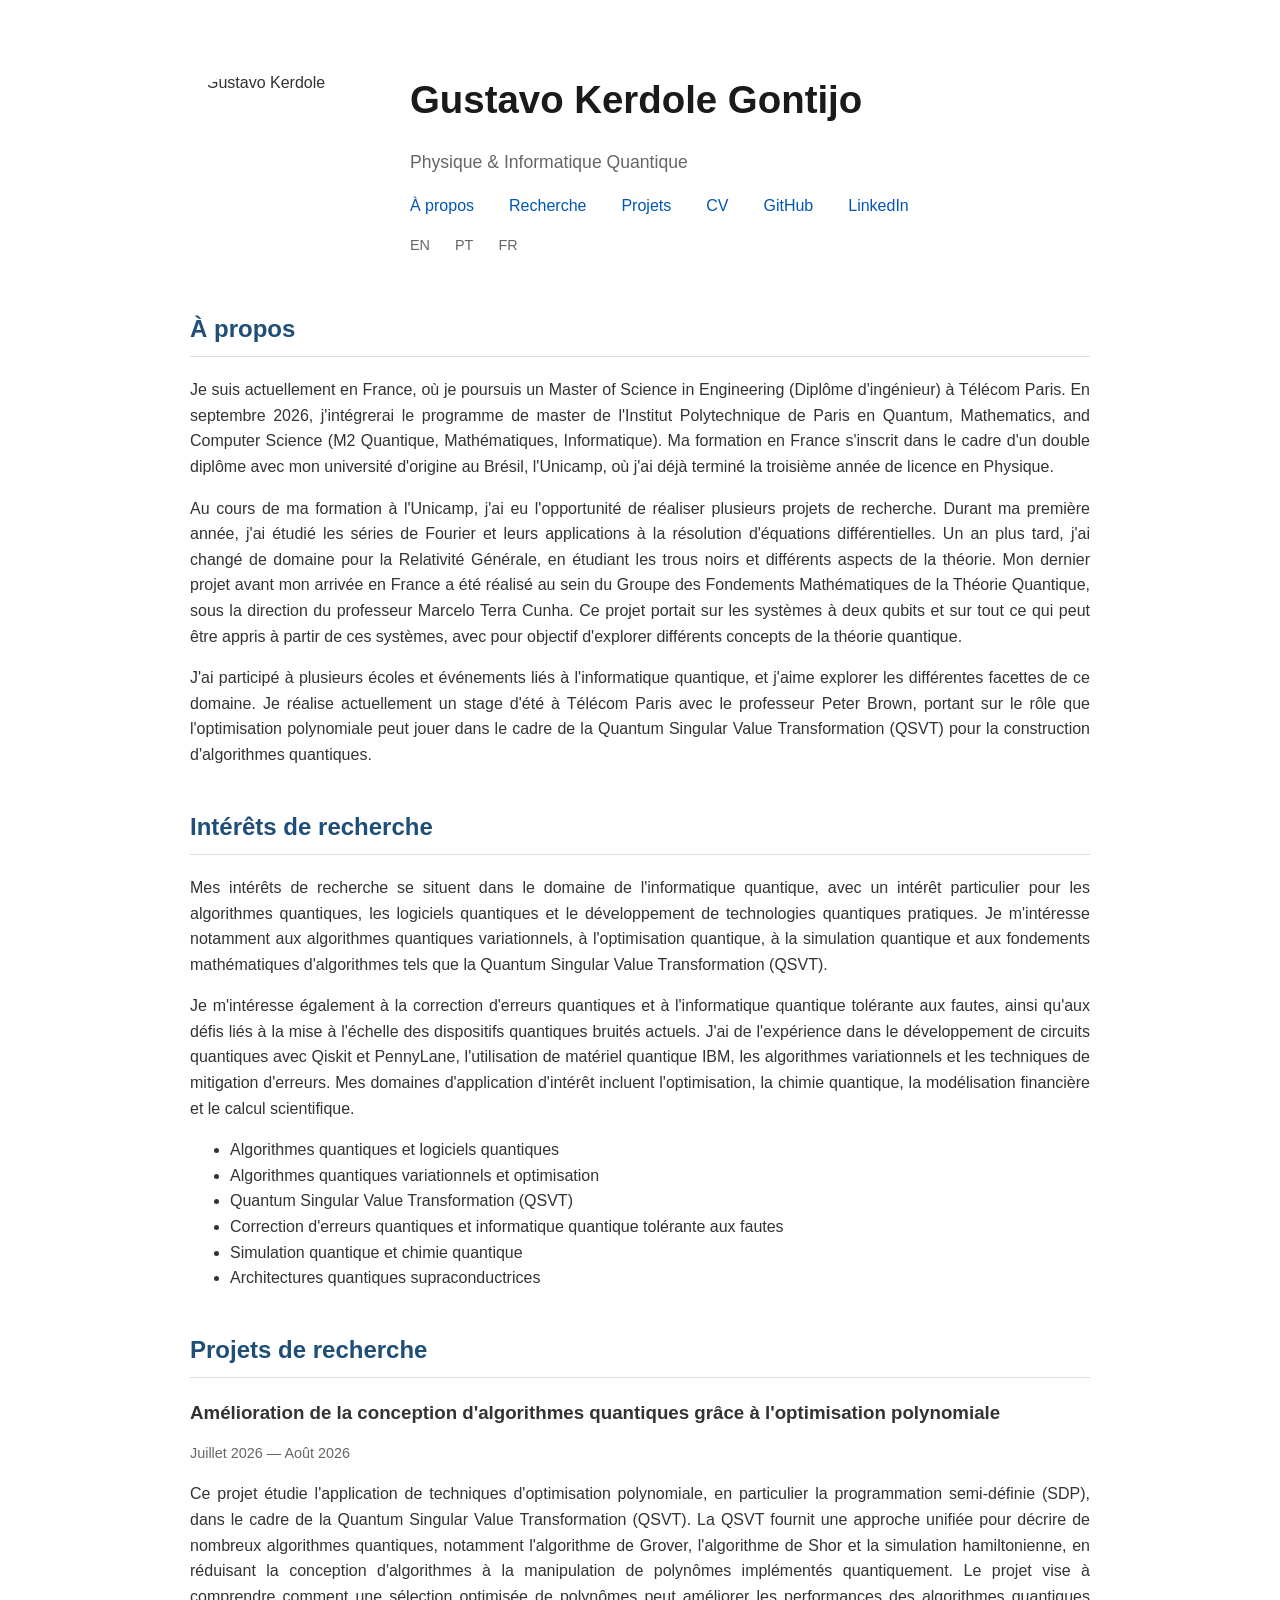
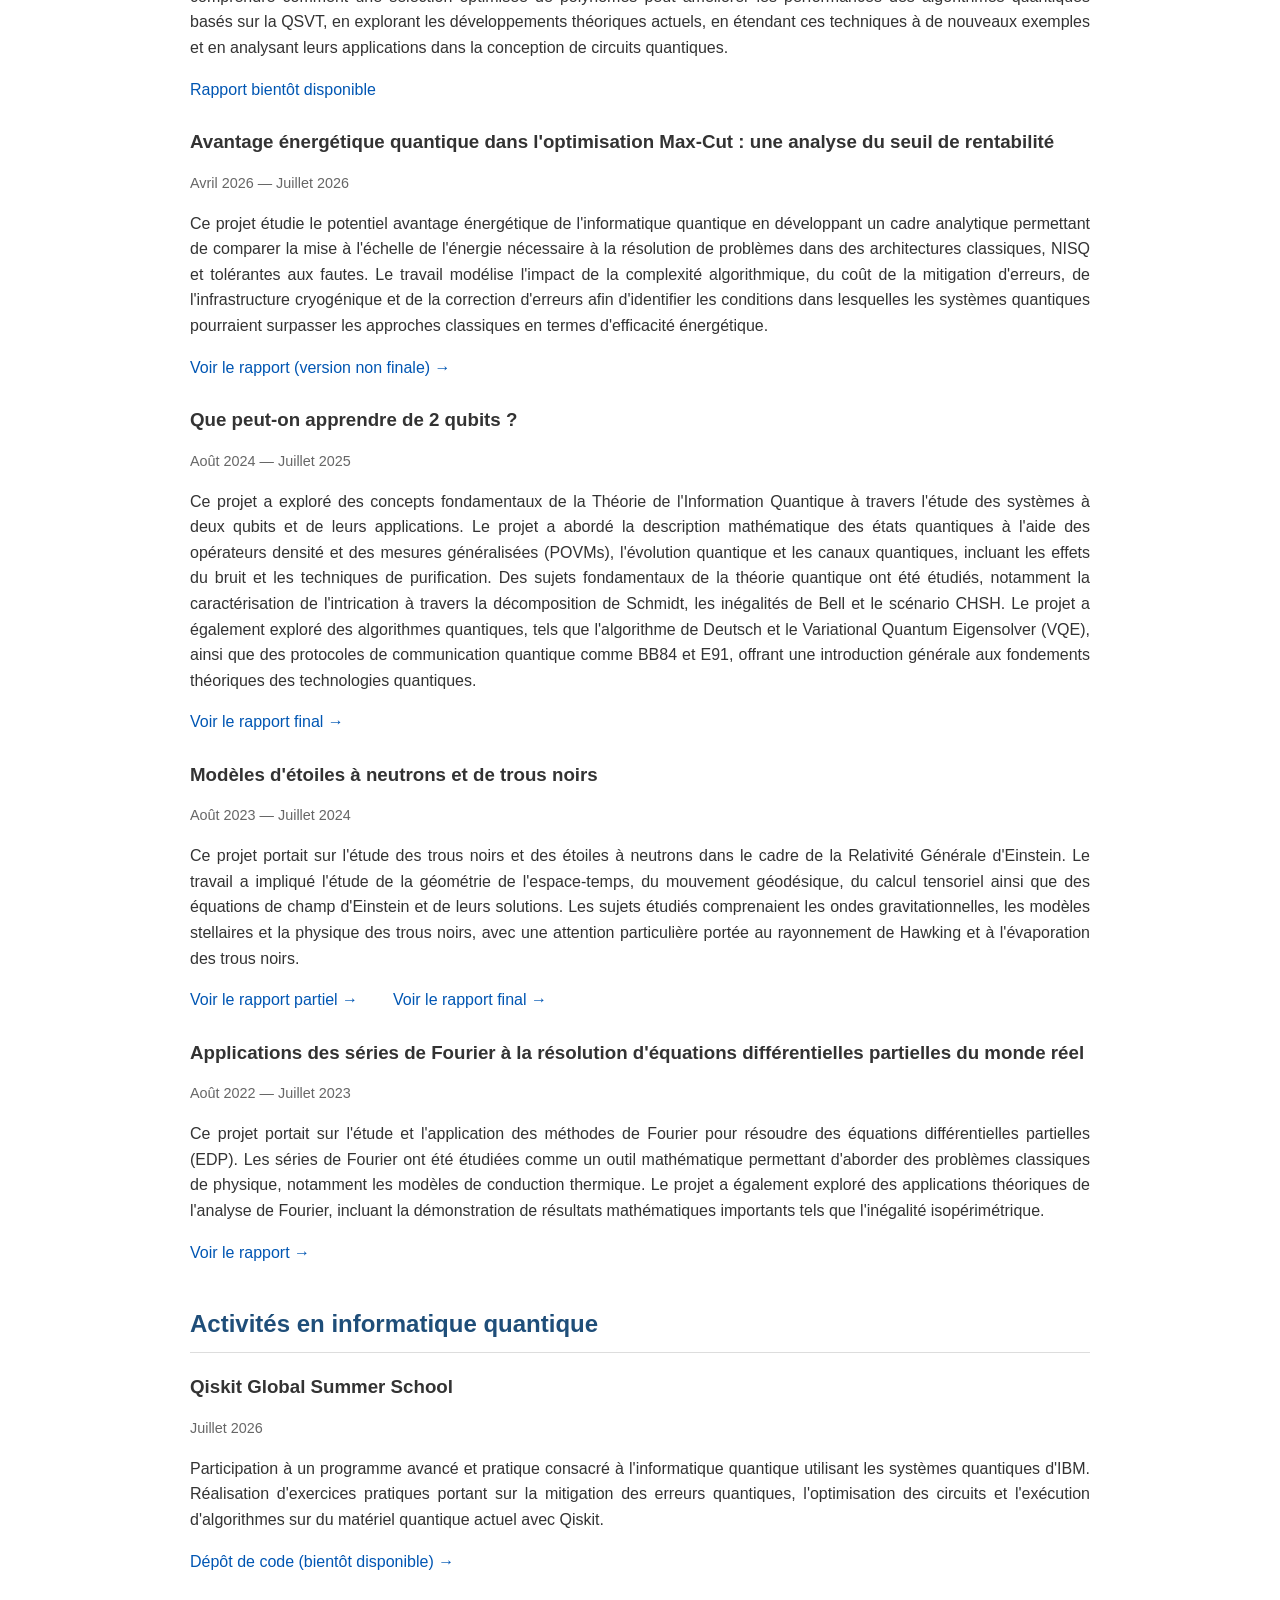
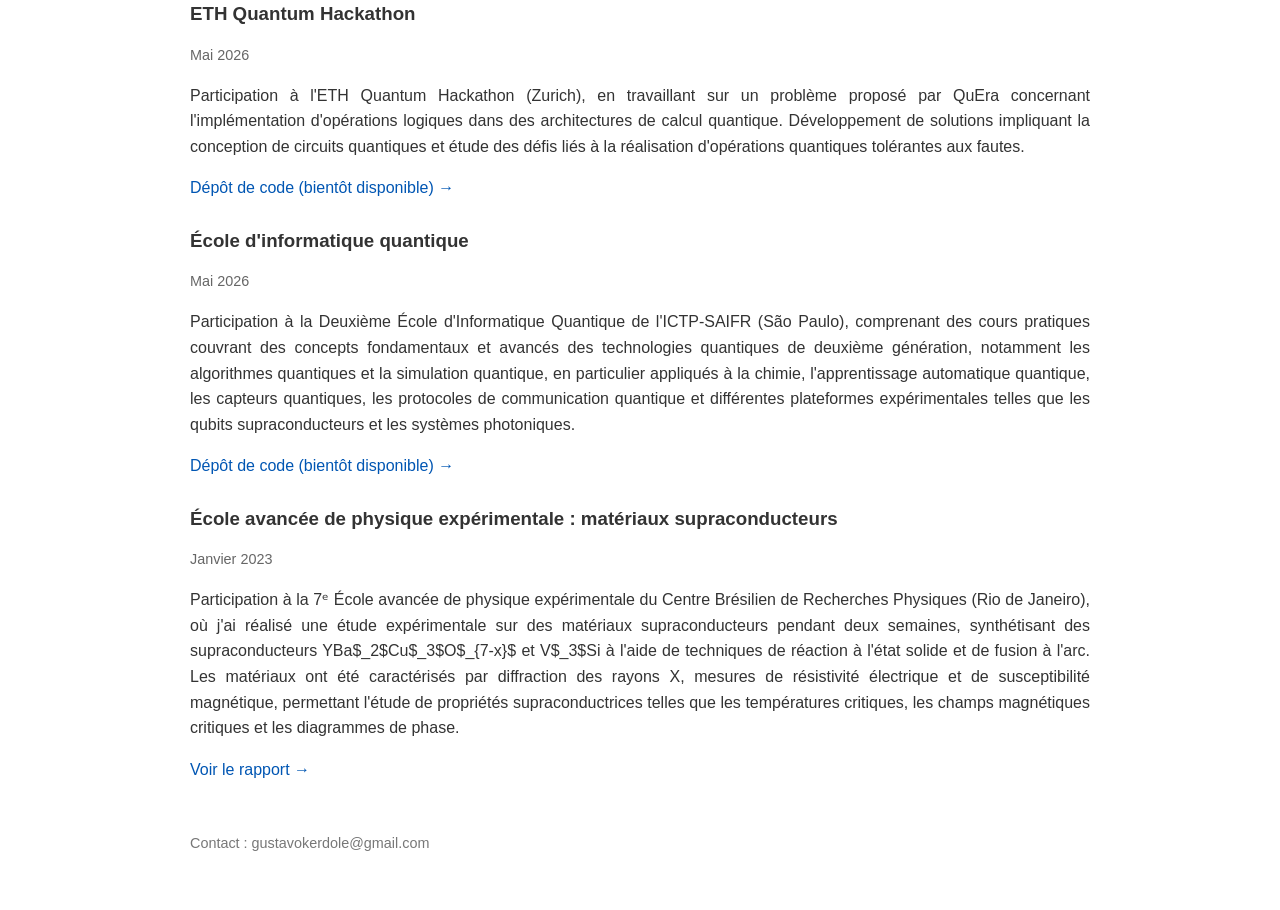
==== fr/index.html @ c2aa0022 "Mobile version" ====
<!DOCTYPE html>
<html>

<head>
    <meta charset="UTF-8">
    <meta name="viewport" content="width=device-width, initial-scale=1.0">
    <title>Gustavo Kerdole Gontijo</title>
    <link rel="stylesheet" href="../css/style.css">

    <script>
    MathJax = {
    tex: {
        inlineMath: [['$', '$'], ['\\(', '\\)']]
    }
    };
    </script>

    <script 
    src="https://cdn.jsdelivr.net/npm/mathjax@3/es5/tex-mml-chtml.js">
    </script>
</head>


<body>

<header>

<div class="profile">

    <img src="../images/profile.jpg" alt="Gustavo Kerdole">

    <div>
        <h1>Gustavo Kerdole Gontijo</h1>

        <p class="subtitle">
            Physique & Informatique Quantique
        </p>

        <nav>
            <a href="#aboutme">À propos</a>
            <a href="#research">Recherche</a>
            <a href="#projects">Projets</a>
            <a href="../cv/Gustavo_Kerdole_CV_2026.pdf">CV</a>
            <a href="https://github.com/gustavokerdole">GitHub</a>
            <a href="https://www.linkedin.com/in/gustavokerdole/">LinkedIn</a>
        </nav>

        <nav class="languages">
            <a href="/">EN</a>
            <a href="/pt/">PT</a>
            <a href="/fr/">FR</a>
        </nav>
    </div>

</div>

</header>


<section id="aboutme">

<h2>À propos</h2>

<p>
Je suis actuellement en France, où je poursuis un Master of Science in Engineering (Diplôme d'ingénieur) à Télécom Paris. En septembre 2026, j'intégrerai le programme de master de l'Institut Polytechnique de Paris en Quantum, Mathematics, and Computer Science (M2 Quantique, Mathématiques, Informatique). Ma formation en France s'inscrit dans le cadre d'un double diplôme avec mon université d'origine au Brésil, l'Unicamp, où j'ai déjà terminé la troisième année de licence en Physique.
</p>

<p>
Au cours de ma formation à l'Unicamp, j'ai eu l'opportunité de réaliser plusieurs projets de recherche. Durant ma première année, j'ai étudié les séries de Fourier et leurs applications à la résolution d'équations différentielles. Un an plus tard, j'ai changé de domaine pour la Relativité Générale, en étudiant les trous noirs et différents aspects de la théorie. Mon dernier projet avant mon arrivée en France a été réalisé au sein du Groupe des Fondements Mathématiques de la Théorie Quantique, sous la direction du professeur Marcelo Terra Cunha. Ce projet portait sur les systèmes à deux qubits et sur tout ce qui peut être appris à partir de ces systèmes, avec pour objectif d'explorer différents concepts de la théorie quantique.
</p>

<p>
J'ai participé à plusieurs écoles et événements liés à l'informatique quantique, et j'aime explorer les différentes facettes de ce domaine. Je réalise actuellement un stage d'été à Télécom Paris avec le professeur Peter Brown, portant sur le rôle que l'optimisation polynomiale peut jouer dans le cadre de la Quantum Singular Value Transformation (QSVT) pour la construction d'algorithmes quantiques.
</p>

</section>



<section id="research">

<h2>Intérêts de recherche</h2>

<p>
Mes intérêts de recherche se situent dans le domaine de l'informatique quantique, avec un intérêt particulier pour les algorithmes quantiques, les logiciels quantiques et le développement de technologies quantiques pratiques. Je m'intéresse notamment aux algorithmes quantiques variationnels, à l'optimisation quantique, à la simulation quantique et aux fondements mathématiques d'algorithmes tels que la Quantum Singular Value Transformation (QSVT).
</p>

<p>
Je m'intéresse également à la correction d'erreurs quantiques et à l'informatique quantique tolérante aux fautes, ainsi qu'aux défis liés à la mise à l'échelle des dispositifs quantiques bruités actuels. J'ai de l'expérience dans le développement de circuits quantiques avec Qiskit et PennyLane, l'utilisation de matériel quantique IBM, les algorithmes variationnels et les techniques de mitigation d'erreurs. Mes domaines d'application d'intérêt incluent l'optimisation, la chimie quantique, la modélisation financière et le calcul scientifique.
</p>

<ul>
    <li>Algorithmes quantiques et logiciels quantiques</li>
    <li>Algorithmes quantiques variationnels et optimisation</li>
    <li>Quantum Singular Value Transformation (QSVT)</li>
    <li>Correction d'erreurs quantiques et informatique quantique tolérante aux fautes</li>
    <li>Simulation quantique et chimie quantique</li>
    <li>Architectures quantiques supraconductrices</li>
</ul>

</section>



<section id="projects">

<h2>Projets de recherche</h2>


<div class="project">

<h3>
Amélioration de la conception d'algorithmes quantiques grâce à l'optimisation polynomiale
</h3>

<p class="date">Juillet 2026 — Août 2026</p>

<p>
Ce projet étudie l'application de techniques d'optimisation polynomiale, en particulier la programmation semi-définie (SDP), dans le cadre de la Quantum Singular Value Transformation (QSVT). La QSVT fournit une approche unifiée pour décrire de nombreux algorithmes quantiques, notamment l'algorithme de Grover, l'algorithme de Shor et la simulation hamiltonienne, en réduisant la conception d'algorithmes à la manipulation de polynômes implémentés quantiquement. Le projet vise à comprendre comment une sélection optimisée de polynômes peut améliorer les performances des algorithmes quantiques basés sur la QSVT, en explorant les développements théoriques actuels, en étendant ces techniques à de nouveaux exemples et en analysant leurs applications dans la conception de circuits quantiques.
</p>

<nav>
<a>
Rapport bientôt disponible
</a>
</nav>

</div>


<div class="project">

<h3>
Avantage énergétique quantique dans l'optimisation Max-Cut : une analyse du seuil de rentabilité
</h3>

<p class="date">Avril 2026 — Juillet 2026</p>

<p>
Ce projet étudie le potentiel avantage énergétique de l'informatique quantique en développant un cadre analytique permettant de comparer la mise à l'échelle de l'énergie nécessaire à la résolution de problèmes dans des architectures classiques, NISQ et tolérantes aux fautes. Le travail modélise l'impact de la complexité algorithmique, du coût de la mitigation d'erreurs, de l'infrastructure cryogénique et de la correction d'erreurs afin d'identifier les conditions dans lesquelles les systèmes quantiques pourraient surpasser les approches classiques en termes d'efficacité énergétique.
</p>

<nav>
<a href="../reports/quant_energy_adv_report_2026.pdf">
Voir le rapport (version non finale) →
</a>
</nav>

</div>

<div class="project">

<h3>
Que peut-on apprendre de 2 qubits ?
</h3>

<p class="date">Août 2024 — Juillet 2025</p>

<p>
Ce projet a exploré des concepts fondamentaux de la Théorie de l'Information Quantique à travers l'étude des systèmes à deux qubits et de leurs applications. Le projet a abordé la description mathématique des états quantiques à l'aide des opérateurs densité et des mesures généralisées (POVMs), l'évolution quantique et les canaux quantiques, incluant les effets du bruit et les techniques de purification. Des sujets fondamentaux de la théorie quantique ont été étudiés, notamment la caractérisation de l'intrication à travers la décomposition de Schmidt, les inégalités de Bell et le scénario CHSH. Le projet a également exploré des algorithmes quantiques, tels que l'algorithme de Deutsch et le Variational Quantum Eigensolver (VQE), ainsi que des protocoles de communication quantique comme BB84 et E91, offrant une introduction générale aux fondements théoriques des technologies quantiques.
</p>

<nav>
<a href="../reports/final_report_ic_2025.pdf">
Voir le rapport final →
</a>
</nav>

</div>



<div class="project">

<h3>
Modèles d'étoiles à neutrons et de trous noirs
</h3>

<p class="date">Août 2023 — Juillet 2024</p>

<p>
Ce projet portait sur l'étude des trous noirs et des étoiles à neutrons dans le cadre de la Relativité Générale d'Einstein. Le travail a impliqué l'étude de la géométrie de l'espace-temps, du mouvement géodésique, du calcul tensoriel ainsi que des équations de champ d'Einstein et de leurs solutions. Les sujets étudiés comprenaient les ondes gravitationnelles, les modèles stellaires et la physique des trous noirs, avec une attention particulière portée au rayonnement de Hawking et à l'évaporation des trous noirs.
</p>

<nav>
<a href="../reports/ic_2024/partial_report_ic_2024.pdf">
Voir le rapport partiel →
</a>

<a href="../reports/ic_2024/final_report_ic_2024.pdf">
Voir le rapport final →
</a>
</nav>

</div>



<div class="project">

<h3>
Applications des séries de Fourier à la résolution d'équations différentielles partielles du monde réel
</h3>

<p class="date">Août 2022 — Juillet 2023</p>

<p>
Ce projet portait sur l'étude et l'application des méthodes de Fourier pour résoudre des équations différentielles partielles (EDP). Les séries de Fourier ont été étudiées comme un outil mathématique permettant d'aborder des problèmes classiques de physique, notamment les modèles de conduction thermique. Le projet a également exploré des applications théoriques de l'analyse de Fourier, incluant la démonstration de résultats mathématiques importants tels que l'inégalité isopérimétrique.
</p>

<a href="../reports/ic_2023/final_report_ic_2023.pdf">
Voir le rapport →
</a>

</div>


</section>



<section id="activities">

<h2>Activités en informatique quantique</h2>


<div class="activity">

    <h3>Qiskit Global Summer School</h3>
    
    <p class="date">Juillet 2026</p>

    <p>
    Participation à un programme avancé et pratique consacré à l'informatique quantique utilisant les systèmes quantiques d'IBM. Réalisation d'exercices pratiques portant sur la mitigation des erreurs quantiques, l'optimisation des circuits et l'exécution d'algorithmes sur du matériel quantique actuel avec Qiskit.
    </p>

    <a href="link-to-code">
    Dépôt de code (bientôt disponible) →
    </a>

</div>



<div class="activity">

    <h3>ETH Quantum Hackathon</h3>
    
    <p class="date">Mai 2026</p>

    <p>
    Participation à l'ETH Quantum Hackathon (Zurich), en travaillant sur un problème proposé par QuEra concernant l'implémentation d'opérations logiques dans des architectures de calcul quantique. Développement de solutions impliquant la conception de circuits quantiques et étude des défis liés à la réalisation d'opérations quantiques tolérantes aux fautes.
    </p>

    <a href="link-to-code">
    Dépôt de code (bientôt disponible) →
    </a>

</div>



<div class="activity">

    <h3>École d'informatique quantique</h3>
    
    <p class="date">Mai 2026</p>

    <p>
    Participation à la Deuxième École d'Informatique Quantique de l'ICTP-SAIFR (São Paulo), comprenant des cours pratiques couvrant des concepts fondamentaux et avancés des technologies quantiques de deuxième génération, notamment les algorithmes quantiques et la simulation quantique, en particulier appliqués à la chimie, l'apprentissage automatique quantique, les capteurs quantiques, les protocoles de communication quantique et différentes plateformes expérimentales telles que les qubits supraconducteurs et les systèmes photoniques.
    </p>

    <a href="link-to-code">
    Dépôt de code (bientôt disponible) →
    </a>

</div>



<div class="activity">

<h3>École avancée de physique expérimentale : matériaux supraconducteurs</h3>

<p class="date">Janvier 2023</p>

<p>
Participation à la 7ᵉ École avancée de physique expérimentale du Centre Brésilien de Recherches Physiques (Rio de Janeiro), où j'ai réalisé une étude expérimentale sur des matériaux supraconducteurs pendant deux semaines, synthétisant des supraconducteurs YBa$_2$Cu$_3$O$_{7-x}$ et V$_3$Si à l'aide de techniques de réaction à l'état solide et de fusion à l'arc. Les matériaux ont été caractérisés par diffraction des rayons X, mesures de résistivité électrique et de susceptibilité magnétique, permettant l'étude de propriétés supraconductrices telles que les températures critiques, les champs magnétiques critiques et les diagrammes de phase.
</p>

<a href="../reports/superconductors.pdf">
Voir le rapport →
</a>

</div>

</section>



<footer>

<p>
Contact : gustavokerdole@gmail.com
</p>

</footer>


</body>

</html>
---- css/style.css ----
/* General layout */

body {
    font-family: "Helvetica Neue", Arial, sans-serif;
    max-width: 900px;
    margin: auto;
    padding: 40px;
    line-height: 1.6;
    color: #333;
    background-color: #ffffff;
}

section p {
    text-align: justify;
    hyphens: auto;
}

/* Header */

header {
    margin-bottom: 50px;
}

h1 {
    font-size: 2.4em;
    margin-bottom: 5px;
    color: #1a1a1a;
}

.subtitle {
    color: #666;
    font-size: 1.1em;
}

/* Profile Picture */

.profile {
    display: flex;
    align-items: center;
    gap: 30px;
}

.profile img {
    width: 190px;
    height: 190px;
    object-fit: cover;
    border-radius: 30%;
    margin-top: 30px;
}

/* Languages */

.languages {
    margin-top: 15px;
}

.languages a {
    margin-right: 10px;
    font-size: 0.9em;
    color: #666;
}

/* Navigation */

nav {
    display: flex;
    flex-wrap: wrap;
    gap: 15px;
}

nav a {
    margin-right: 20px;
    text-decoration: none;
    color: #0056b3;
}

nav a:hover {
    text-decoration: underline;
}


/* Sections */

section {
    margin-bottom: 40px;
}

h2 {
    border-bottom: 1px solid #ddd;
    padding-bottom: 8px;
    color: #1f4e79;
}


/* Project cards */

.project {
    margin-bottom: 25px;
}

.project h3 {
    margin-bottom: 5px;
}

.project a {
    color: #0056b3;
    text-decoration: none;
}

.project a:hover {
    text-decoration: underline;
}

.date {
    color: #666;
    font-size: 0.9em;
    white-space: nowrap;
}

/* Activities cards */

.activity {
    margin-bottom: 25px;
}

.activity h3 {
    margin-bottom: 5px;
}

.activity a {
    color: #0056b3;
    text-decoration: none;
}

.activity a:hover {
    text-decoration: underline;
}

.date {
    color: #666;
    font-size: 0.9em;
    white-space: nowrap;
}


/* Footer */

footer {
    margin-top: 50px;
    font-size: 0.9em;
    color: #777;
}

/* Mobile version modifications */

@media (max-width: 768px) {

    header {
        margin-bottom: 10px;
    }

    .profile {
        flex-direction: column;
        text-align: center;
    }

    .profile img {
        width: 180px;
    }

    section {
        padding: 10px;
        margin-bottom: 1px;
    }

    h1 {
        font-size: 1.7em;
    }

    h2 {
        font-size: 1.4em;
    }

    .profile nav {
        justify-content: center;
    }

}
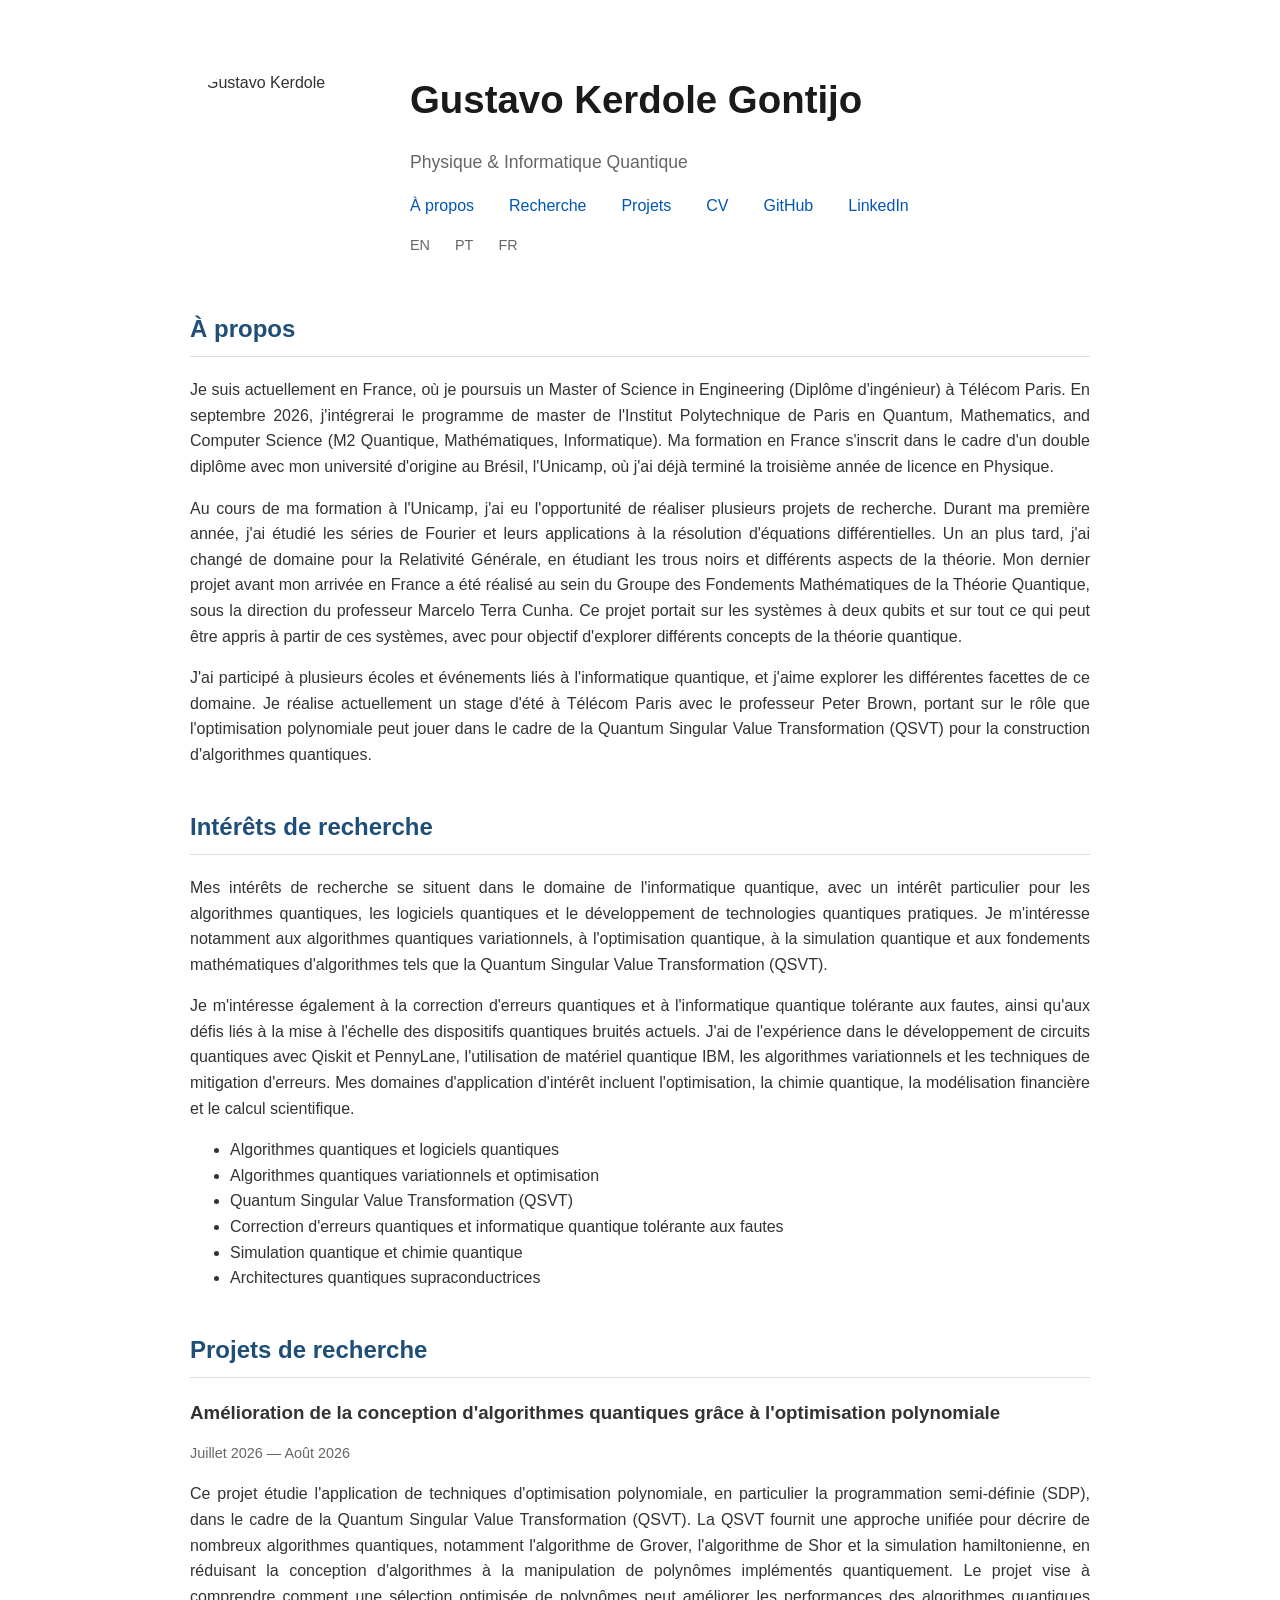
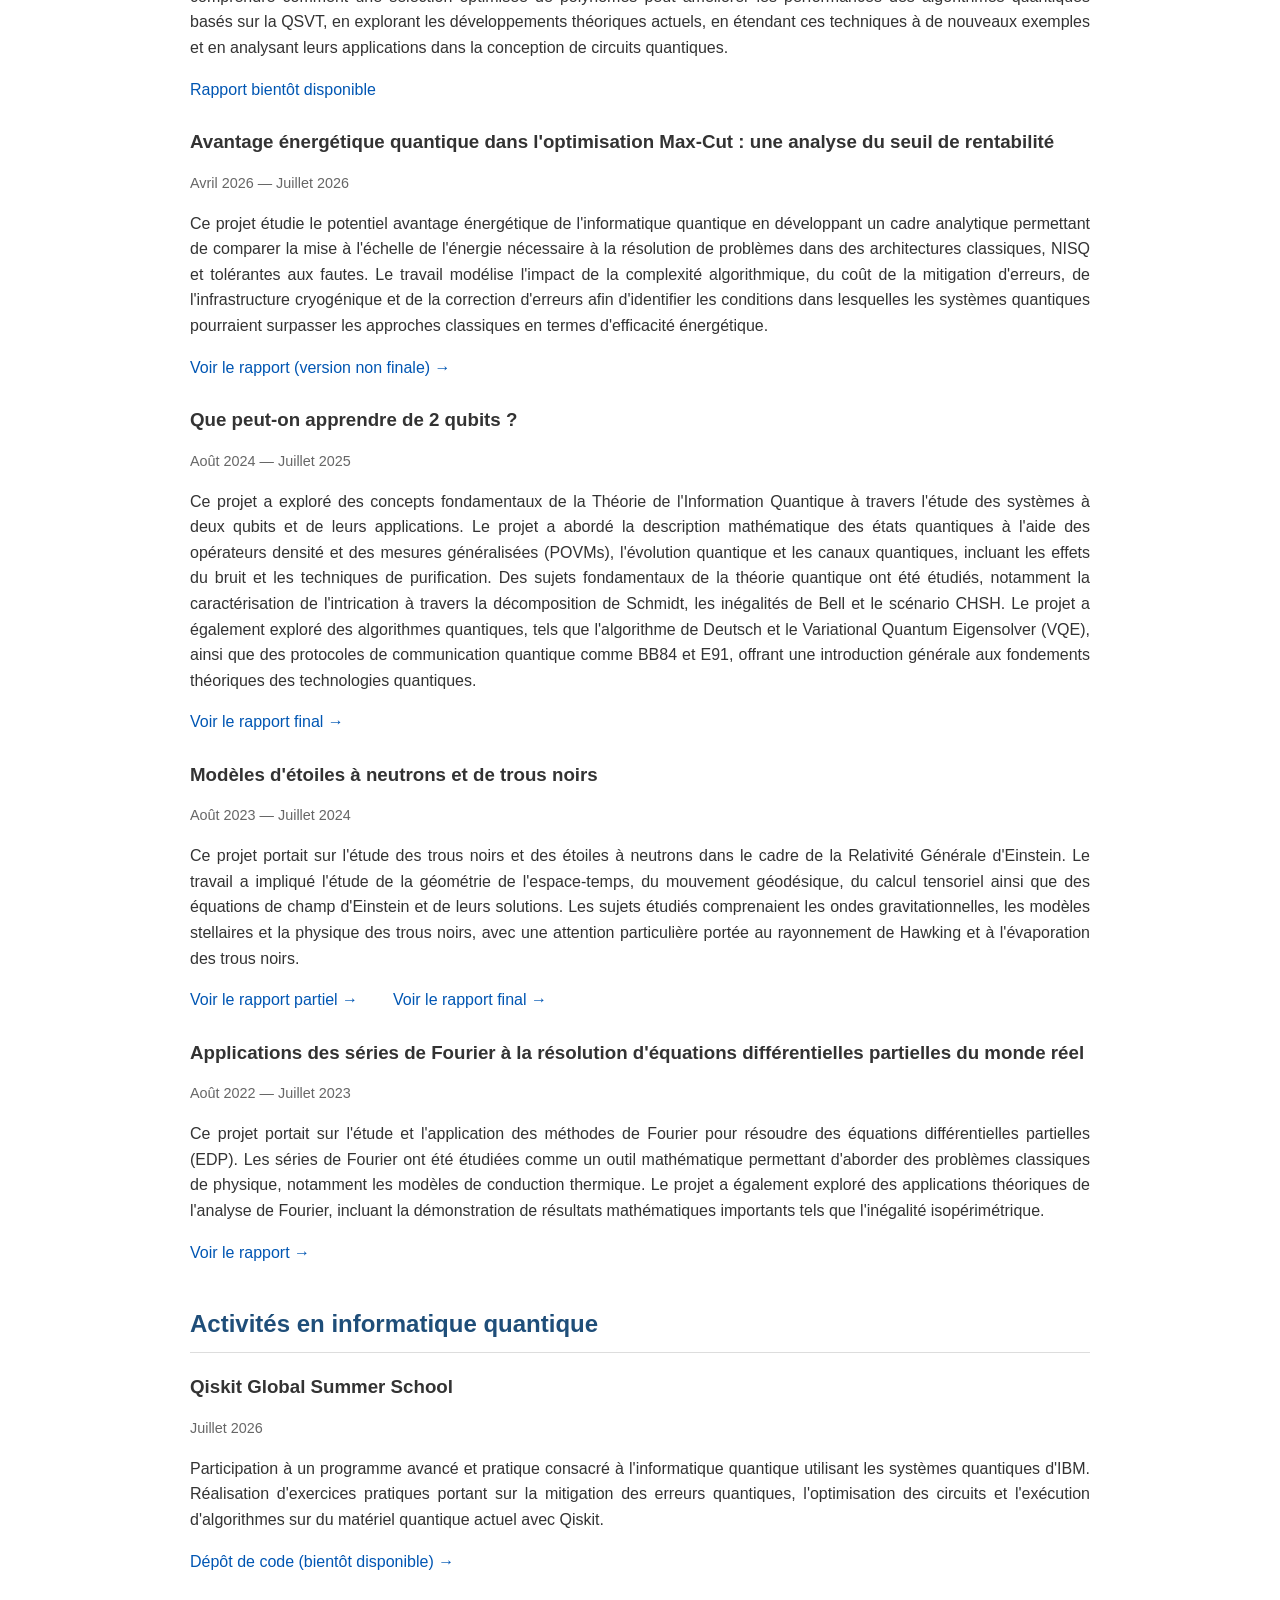
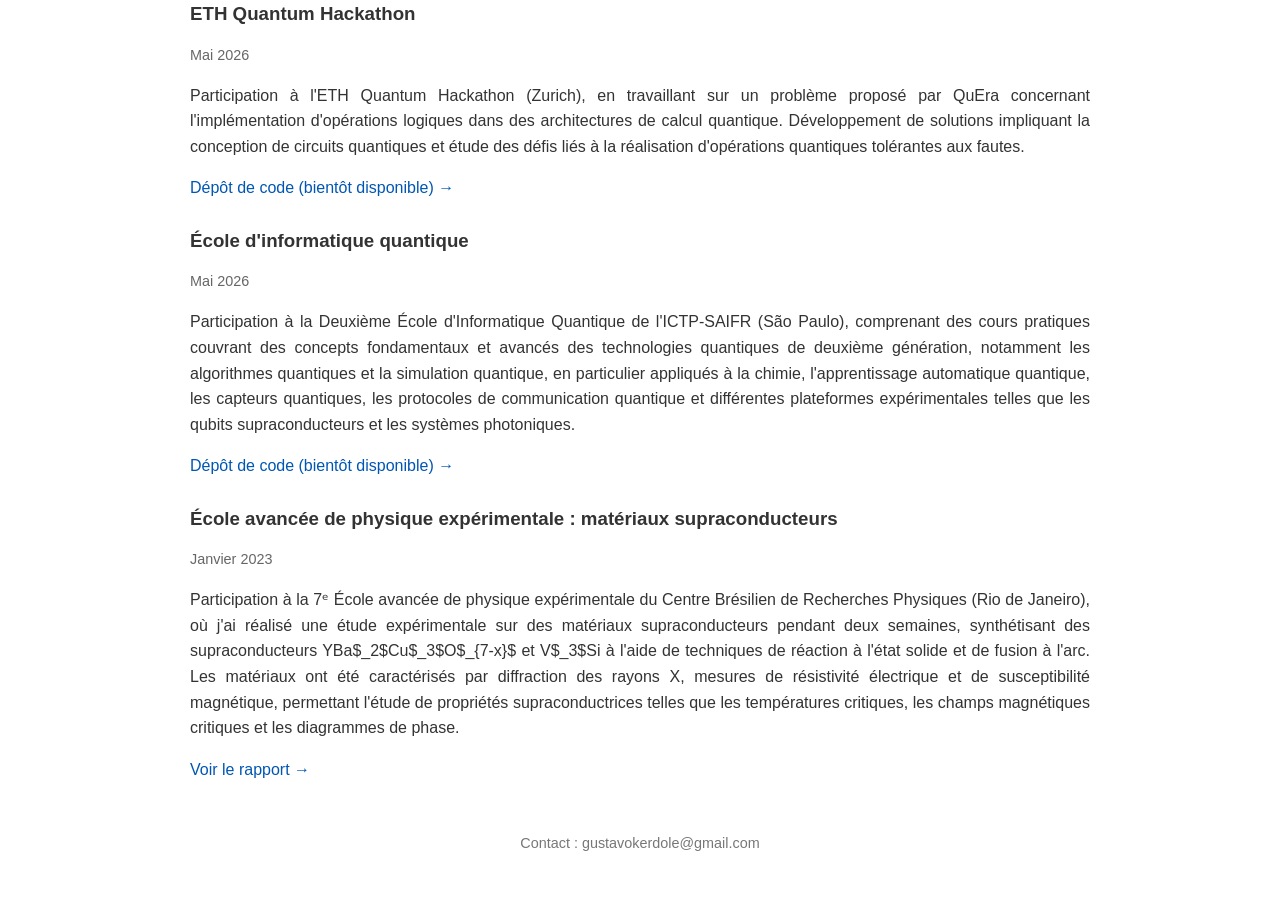
==== commit 71affdae: "Mobile update" ====
--- a/fr/index.html
+++ b/fr/index.html
@@ -234,7 +234,7 @@
     Participation à un programme avancé et pratique consacré à l'informatique quantique utilisant les systèmes quantiques d'IBM. Réalisation d'exercices pratiques portant sur la mitigation des erreurs quantiques, l'optimisation des circuits et l'exécution d'algorithmes sur du matériel quantique actuel avec Qiskit.
     </p>
 
-    <a href="link-to-code">
+    <a>
     Dépôt de code (bientôt disponible) →
     </a>
 
@@ -252,7 +252,7 @@
     Participation à l'ETH Quantum Hackathon (Zurich), en travaillant sur un problème proposé par QuEra concernant l'implémentation d'opérations logiques dans des architectures de calcul quantique. Développement de solutions impliquant la conception de circuits quantiques et étude des défis liés à la réalisation d'opérations quantiques tolérantes aux fautes.
     </p>
 
-    <a href="link-to-code">
+    <a>
     Dépôt de code (bientôt disponible) →
     </a>
 
@@ -270,7 +270,7 @@
     Participation à la Deuxième École d'Informatique Quantique de l'ICTP-SAIFR (São Paulo), comprenant des cours pratiques couvrant des concepts fondamentaux et avancés des technologies quantiques de deuxième génération, notamment les algorithmes quantiques et la simulation quantique, en particulier appliqués à la chimie, l'apprentissage automatique quantique, les capteurs quantiques, les protocoles de communication quantique et différentes plateformes expérimentales telles que les qubits supraconducteurs et les systèmes photoniques.
     </p>
 
-    <a href="link-to-code">
+    <a>
     Dépôt de code (bientôt disponible) →
     </a>
 
--- a/css/style.css
+++ b/css/style.css
@@ -149,14 +149,20 @@
     margin-top: 50px;
     font-size: 0.9em;
     color: #777;
+    text-align: center;
 }
 
 /* Mobile version modifications */
 
 @media (max-width: 768px) {
 
+    body{
+        padding: 20px;
+    }
+
     header {
         margin-bottom: 10px;
+        padding: 20px;
     }
 
     .profile {
@@ -169,7 +175,7 @@
     }
 
     section {
-        padding: 10px;
+        padding: 1px;
         margin-bottom: 1px;
     }
 
